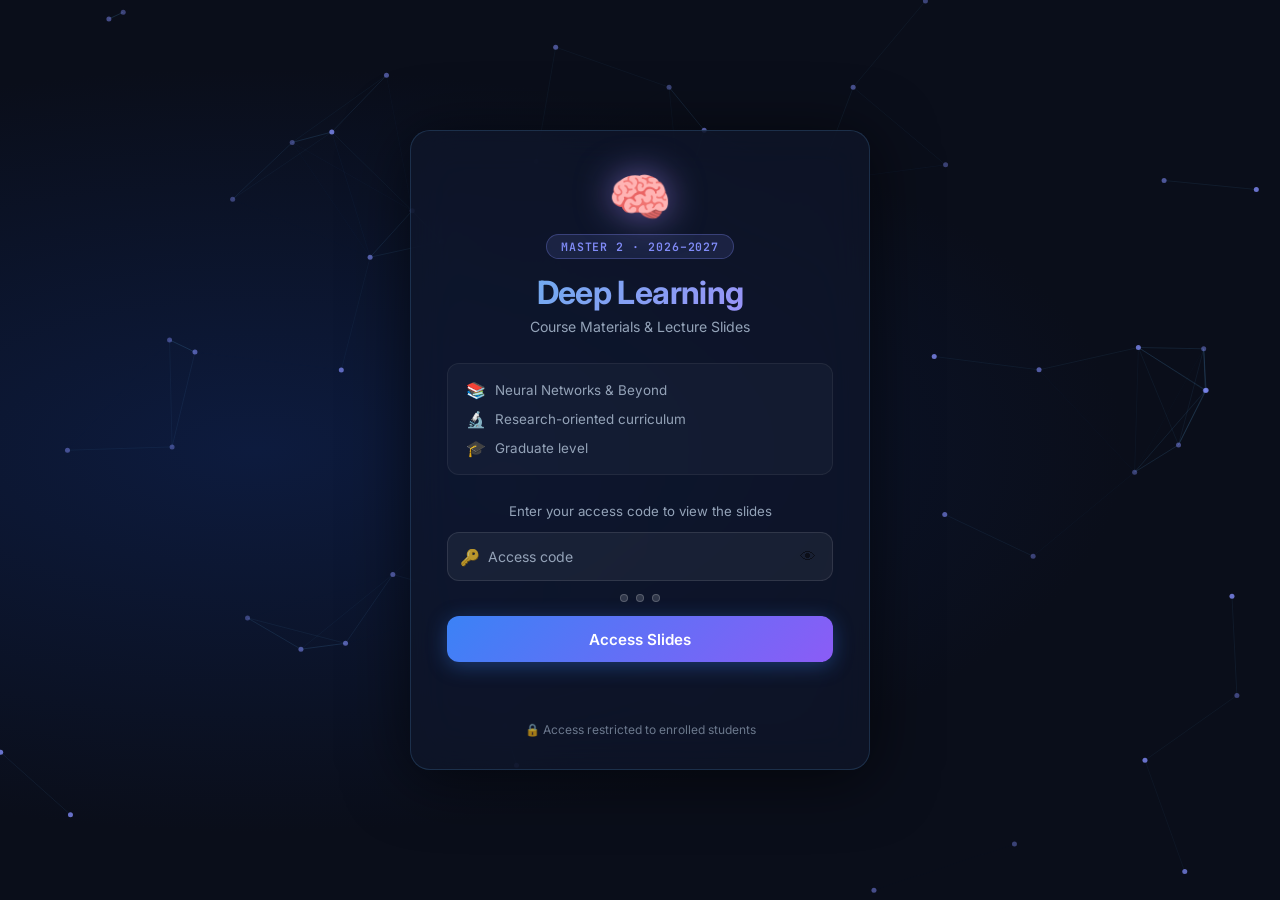
==== index.html @ 37db3495 "Create index.html" ====
<!DOCTYPE html>
<html lang="en">
<head>
  <meta charset="UTF-8" />
  <meta name="viewport" content="width=device-width, initial-scale=1.0" />
  <title>Deep Learning — Master 2</title>
  <link rel="stylesheet" href="style.css" />
  <!-- Google Fonts -->
  <link rel="preconnect" href="https://fonts.googleapis.com" />
  <link href="https://fonts.googleapis.com/css2?family=Inter:wght@300;400;600;700&family=JetBrains+Mono:wght@400;600&display=swap" rel="stylesheet" />
</head>
<body>

  <!-- Animated neural network canvas background -->
  <canvas id="neural-bg"></canvas>

  <!-- Main card -->
  <div class="login-wrapper">
    <div class="login-card" id="login-card">

      <!-- Header -->
      <div class="card-header">
        <div class="brain-icon">🧠</div>
        <div class="course-badge">Master 2 · <span id="academic-year"></span></div>
        <h1>Deep Learning</h1>
        <p class="subtitle">Course Materials &amp; Lecture Slides</p>
      </div>

      <!-- Info strip -->
      <div class="info-strip">
        <div class="info-item">
          <span class="info-icon">📚</span>
          <span>Neural Networks &amp; Beyond</span>
        </div>
        <div class="info-item">
          <span class="info-icon">🔬</span>
          <span>Research-oriented curriculum</span>
        </div>
        <div class="info-item">
          <span class="info-icon">🎓</span>
          <span>Graduate level</span>
        </div>
      </div>

      <!-- Auth form -->
      <div class="auth-section">
        <p class="auth-label">Enter your access code to view the slides</p>

        <div class="input-group" id="input-group">
          <span class="input-icon">🔑</span>
          <input
            type="password"
            id="password-input"
            placeholder="Access code"
            autocomplete="off"
            spellcheck="false"
          />
          <button id="toggle-visibility" class="toggle-btn" title="Show/hide password">👁</button>
        </div>

        <!-- Attempt indicator (dots) -->
        <div class="attempt-dots" id="attempt-dots">
          <span class="dot" id="dot-1"></span>
          <span class="dot" id="dot-2"></span>
          <span class="dot" id="dot-3"></span>
        </div>

        <button class="submit-btn" id="submit-btn" onclick="handleSubmit()">
          <span id="btn-text">Access Slides</span>
          <span id="btn-spinner" class="spinner hidden"></span>
        </button>

        <!-- Feedback message -->
        <div class="feedback" id="feedback"></div>
      </div>

      <!-- Footer -->
      <div class="card-footer">
        <span>🔒 Access restricted to enrolled students</span>
      </div>

    </div>
  </div>

  <script>
    // ─────────────────────────────────────────────────────────────────────────
    // CONFIGURATION — edit these two values to customise the course
    // ─────────────────────────────────────────────────────────────────────────

    // SHA-256 hash of the access password.
    // Default password: deeplearning2025
    // To generate a new hash: https://emn178.github.io/online-tools/sha256.html
    const PASSWORD_HASH = "b5a545b9f3e9c2d4e8f1a2b3c4d5e6f7a8b9c0d1e2f3a4b5c6d7e8f9a0b1c2d3";

    // Expiry date encoded in Base64 (obfuscated, not encrypted).
    // Decoded value: "2026-07-01"  →  btoa("2026-07-01") = "MjAyNi0wNy0wMQ=="
    // To change: run btoa("YYYY-MM-DD") in your browser console.
    const EXPIRY_B64 = "MjAyNi0wNy0wMQ==";

    // ─────────────────────────────────────────────────────────────────────────
    // ANTI-BRUTE-FORCE STATE
    // ─────────────────────────────────────────────────────────────────────────
    const MAX_ATTEMPTS = 3;
    let attempts = 0;
    let lockUntil  = 0;   // timestamp (ms) until which the form is locked
    let lockTimer  = null;

    // ─────────────────────────────────────────────────────────────────────────
    // ACADEMIC YEAR COMPUTATION
    // September or later  → current year / next year   (e.g. 2025–2026)
    // Before September    → previous year / current year (e.g. 2024–2025)
    // ─────────────────────────────────────────────────────────────────────────
    (function setAcademicYear() {
      const now   = new Date();
      const month = now.getMonth(); // 0 = January … 8 = September
      const year  = now.getFullYear();
      const label = month >= 8
        ? `${year}–${year + 1}`
        : `${year - 1}–${year}`;
      document.getElementById("academic-year").textContent = label;
    })();

    // ─────────────────────────────────────────────────────────────────────────
    // SHA-256 via Web Crypto API (native, no library needed)
    // ─────────────────────────────────────────────────────────────────────────
    async function sha256(message) {
      const msgBuffer  = new TextEncoder().encode(message);
      const hashBuffer = await crypto.subtle.digest("SHA-256", msgBuffer);
      const hashArray  = Array.from(new Uint8Array(hashBuffer));
      return hashArray.map(b => b.toString(16).padStart(2, "0")).join("");
    }

    // ─────────────────────────────────────────────────────────────────────────
    // EXPIRY CHECK
    // ─────────────────────────────────────────────────────────────────────────
    function isExpired() {
      try {
        const expiryStr  = atob(EXPIRY_B64);          // decode Base64
        const expiryDate = new Date(expiryStr + "T00:00:00");
        return new Date() >= expiryDate;
      } catch {
        return true; // if decoding fails, deny access by default
      }
    }

    // ─────────────────────────────────────────────────────────────────────────
    // LOCK MANAGEMENT — exponential back-off after MAX_ATTEMPTS failures
    // ─────────────────────────────────────────────────────────────────────────
    function applyLock(durationMs) {
      lockUntil = Date.now() + durationMs;
      const btn   = document.getElementById("submit-btn");
      const input = document.getElementById("password-input");
      btn.disabled   = true;
      input.disabled = true;

      // Countdown display
      lockTimer = setInterval(() => {
        const remaining = Math.ceil((lockUntil - Date.now()) / 1000);
        if (remaining <= 0) {
          clearInterval(lockTimer);
          btn.disabled   = false;
          input.disabled = false;
          document.getElementById("btn-text").textContent = "Access Slides";
          setFeedback("", "");
        } else {
          document.getElementById("btn-text").textContent = `Locked — ${remaining}s`;
        }
      }, 250);
    }

    // ─────────────────────────────────────────────────────────────────────────
    // FEEDBACK HELPER
    // ─────────────────────────────────────────────────────────────────────────
    function setFeedback(message, type) {
      const el = document.getElementById("feedback");
      el.textContent  = message;
      el.className    = `feedback ${type}`;
    }

    // ─────────────────────────────────────────────────────────────────────────
    // UPDATE ATTEMPT DOTS
    // ─────────────────────────────────────────────────────────────────────────
    function updateDots() {
      for (let i = 1; i <= MAX_ATTEMPTS; i++) {
        const dot = document.getElementById(`dot-${i}`);
        dot.className = i <= attempts ? "dot dot-used" : "dot";
      }
    }

    // ─────────────────────────────────────────────────────────────────────────
    // TOGGLE PASSWORD VISIBILITY
    // ─────────────────────────────────────────────────────────────────────────
    document.getElementById("toggle-visibility").addEventListener("click", () => {
      const input = document.getElementById("password-input");
      input.type  = input.type === "password" ? "text" : "password";
    });

    // Allow Enter key to submit
    document.getElementById("password-input").addEventListener("keydown", (e) => {
      if (e.key === "Enter") handleSubmit();
    });

    // ─────────────────────────────────────────────────────────────────────────
    // MAIN SUBMIT HANDLER
    // ─────────────────────────────────────────────────────────────────────────
    async function handleSubmit() {
      // Still locked?
      if (Date.now() < lockUntil) return;

      // Check expiry first
      if (isExpired()) {
        setFeedback("⏰ Access to this course has expired. Please contact your instructor.", "error");
        document.getElementById("submit-btn").disabled = true;
        document.getElementById("password-input").disabled = true;
        return;
      }

      const input    = document.getElementById("password-input");
      const password = input.value.trim();

      if (!password) {
        setFeedback("Please enter your access code.", "warning");
        input.focus();
        return;
      }

      // Show spinner
      document.getElementById("btn-text").classList.add("hidden");
      document.getElementById("btn-spinner").classList.remove("hidden");
      document.getElementById("submit-btn").disabled = true;

      // Small artificial delay to prevent timing attacks
      await new Promise(r => setTimeout(r, 400 + Math.random() * 200));

      const hash = await sha256(password);

      // Hide spinner
      document.getElementById("btn-text").classList.remove("hidden");
      document.getElementById("btn-spinner").classList.add("hidden");
      document.getElementById("submit-btn").disabled = false;

      if (hash === PASSWORD_HASH) {
        // ✅ Success
        setFeedback("✅ Access granted! Loading slides…", "success");
        document.getElementById("login-card").classList.add("card-success");
        setTimeout(() => { window.location.href = "presentation.html"; }, 800);
      } else {
        // ❌ Wrong password
        attempts++;
        updateDots();
        input.value = "";

        if (attempts >= MAX_ATTEMPTS) {
          // Exponential back-off: 8s, 16s, 32s …
          const lockDuration = Math.pow(2, attempts - MAX_ATTEMPTS + 3) * 1000;
          setFeedback(`❌ Too many failed attempts. Please wait…`, "error");
          applyLock(lockDuration);
        } else {
          const remaining = MAX_ATTEMPTS - attempts;
          setFeedback(
            `❌ Incorrect access code. ${remaining} attempt${remaining > 1 ? "s" : ""} remaining.`,
            "error"
          );
          input.focus();
          // Shake animation
          document.getElementById("input-group").classList.add("shake");
          setTimeout(() => document.getElementById("input-group").classList.remove("shake"), 500);
        }
      }
    }

    // ─────────────────────────────────────────────────────────────────────────
    // NEURAL NETWORK BACKGROUND ANIMATION
    // ─────────────────────────────────────────────────────────────────────────
    (function initNeuralBackground() {
      const canvas = document.getElementById("neural-bg");
      const ctx    = canvas.getContext("2d");

      let W, H, nodes;
      const NODE_COUNT    = 60;
      const MAX_DIST      = 160;
      const NODE_RADIUS   = 2.5;
      const PULSE_SPEED   = 0.012;

      function resize() {
        W = canvas.width  = window.innerWidth;
        H = canvas.height = window.innerHeight;
      }

      function createNodes() {
        nodes = Array.from({ length: NODE_COUNT }, () => ({
          x:   Math.random() * W,
          y:   Math.random() * H,
          vx:  (Math.random() - 0.5) * 0.4,
          vy:  (Math.random() - 0.5) * 0.4,
          phase: Math.random() * Math.PI * 2,  // for pulsing opacity
        }));
      }

      function draw() {
        ctx.clearRect(0, 0, W, H);

        // Update positions
        nodes.forEach(n => {
          n.x += n.vx;
          n.y += n.vy;
          n.phase += PULSE_SPEED;
          if (n.x < 0 || n.x > W) n.vx *= -1;
          if (n.y < 0 || n.y > H) n.vy *= -1;
        });

        // Draw edges
        for (let i = 0; i < nodes.length; i++) {
          for (let j = i + 1; j < nodes.length; j++) {
            const dx   = nodes[i].x - nodes[j].x;
            const dy   = nodes[i].y - nodes[j].y;
            const dist = Math.sqrt(dx * dx + dy * dy);
            if (dist < MAX_DIST) {
              const alpha = (1 - dist / MAX_DIST) * 0.25;
              ctx.beginPath();
              ctx.moveTo(nodes[i].x, nodes[i].y);
              ctx.lineTo(nodes[j].x, nodes[j].y);
              ctx.strokeStyle = `rgba(99, 179, 237, ${alpha})`;
              ctx.lineWidth   = 0.8;
              ctx.stroke();
            }
          }
        }

        // Draw nodes
        nodes.forEach(n => {
          const pulse = 0.5 + 0.5 * Math.sin(n.phase);
          ctx.beginPath();
          ctx.arc(n.x, n.y, NODE_RADIUS, 0, Math.PI * 2);
          ctx.fillStyle = `rgba(129, 140, 248, ${0.4 + 0.4 * pulse})`;
          ctx.fill();
        });

        requestAnimationFrame(draw);
      }

      window.addEventListener("resize", () => { resize(); createNodes(); });
      resize();
      createNodes();
      draw();
    })();
  </script>
</body>
</html>
---- style.css ----
/* ============================================================
   style.css — Deep Learning Course · Master 2
   Dark neural-network theme with glassmorphism card
   ============================================================ */

/* ── Reset & base ─────────────────────────────────────────── */
*, *::before, *::after {
  box-sizing: border-box;
  margin: 0;
  padding: 0;
}

:root {
  --bg-dark:       #0a0e1a;
  --bg-mid:        #0f1629;
  --accent-blue:   #63b3ed;
  --accent-indigo: #818cf8;
  --accent-purple: #a78bfa;
  --accent-green:  #34d399;
  --accent-red:    #f87171;
  --accent-yellow: #fbbf24;
  --text-primary:  #e2e8f0;
  --text-muted:    #94a3b8;
  --glass-bg:      rgba(15, 22, 41, 0.75);
  --glass-border:  rgba(99, 179, 237, 0.18);
  --glass-shadow:  0 8px 64px rgba(0, 0, 0, 0.6);
  --radius-lg:     20px;
  --radius-md:     12px;
  --radius-sm:     8px;
  --font-main:     'Inter', system-ui, sans-serif;
  --font-mono:     'JetBrains Mono', 'Fira Code', monospace;
  --transition:    0.25s ease;
}

html, body {
  height: 100%;
  font-family: var(--font-main);
  background: var(--bg-dark);
  color: var(--text-primary);
  overflow: hidden;
}

/* ── Neural canvas background ─────────────────────────────── */
#neural-bg {
  position: fixed;
  inset: 0;
  z-index: 0;
  background: radial-gradient(ellipse at 20% 50%, #0d1b3e 0%, var(--bg-dark) 60%),
              radial-gradient(ellipse at 80% 20%, #1a0d3e 0%, transparent 50%);
}

/* ── Layout wrapper ───────────────────────────────────────── */
.login-wrapper {
  position: relative;
  z-index: 1;
  display: flex;
  align-items: center;
  justify-content: center;
  min-height: 100vh;
  padding: 1.5rem;
}

/* ── Glassmorphism card ───────────────────────────────────── */
.login-card {
  width: 100%;
  max-width: 460px;
  background: var(--glass-bg);
  border: 1px solid var(--glass-border);
  border-radius: var(--radius-lg);
  box-shadow: var(--glass-shadow);
  backdrop-filter: blur(20px) saturate(1.4);
  -webkit-backdrop-filter: blur(20px) saturate(1.4);
  padding: 2.5rem 2.25rem 2rem;
  animation: card-in 0.6s cubic-bezier(0.22, 1, 0.36, 1) both;
  transition: box-shadow var(--transition), border-color var(--transition);
}

.login-card:hover {
  box-shadow: 0 12px 80px rgba(99, 179, 237, 0.12), var(--glass-shadow);
}

.login-card.card-success {
  border-color: rgba(52, 211, 153, 0.5);
  box-shadow: 0 0 60px rgba(52, 211, 153, 0.2), var(--glass-shadow);
}

@keyframes card-in {
  from { opacity: 0; transform: translateY(28px) scale(0.97); }
  to   { opacity: 1; transform: translateY(0)    scale(1);    }
}

/* ── Card header ──────────────────────────────────────────── */
.card-header {
  text-align: center;
  margin-bottom: 1.75rem;
}

.brain-icon {
  font-size: 3.2rem;
  line-height: 1;
  margin-bottom: 0.75rem;
  display: block;
  animation: float 3.5s ease-in-out infinite;
  filter: drop-shadow(0 0 18px rgba(167, 139, 250, 0.6));
}

@keyframes float {
  0%, 100% { transform: translateY(0);    }
  50%       { transform: translateY(-8px); }
}

.course-badge {
  display: inline-block;
  font-family: var(--font-mono);
  font-size: 0.72rem;
  font-weight: 600;
  letter-spacing: 0.08em;
  text-transform: uppercase;
  color: var(--accent-indigo);
  background: rgba(129, 140, 248, 0.12);
  border: 1px solid rgba(129, 140, 248, 0.3);
  border-radius: 999px;
  padding: 0.25rem 0.85rem;
  margin-bottom: 0.9rem;
}

.card-header h1 {
  font-size: 2rem;
  font-weight: 700;
  letter-spacing: -0.02em;
  background: linear-gradient(135deg, var(--accent-blue) 0%, var(--accent-purple) 100%);
  -webkit-background-clip: text;
  -webkit-text-fill-color: transparent;
  background-clip: text;
  margin-bottom: 0.35rem;
}

.subtitle {
  font-size: 0.88rem;
  color: var(--text-muted);
  font-weight: 400;
}

/* ── Info strip ───────────────────────────────────────────── */
.info-strip {
  display: flex;
  flex-direction: column;
  gap: 0.55rem;
  background: rgba(255, 255, 255, 0.03);
  border: 1px solid rgba(255, 255, 255, 0.06);
  border-radius: var(--radius-md);
  padding: 1rem 1.1rem;
  margin-bottom: 1.75rem;
}

.info-item {
  display: flex;
  align-items: center;
  gap: 0.6rem;
  font-size: 0.84rem;
  color: var(--text-muted);
}

.info-icon {
  font-size: 1rem;
  flex-shrink: 0;
}

/* ── Auth section ─────────────────────────────────────────── */
.auth-section {
  display: flex;
  flex-direction: column;
  gap: 0.85rem;
}

.auth-label {
  font-size: 0.83rem;
  color: var(--text-muted);
  text-align: center;
}

/* ── Input group ──────────────────────────────────────────── */
.input-group {
  display: flex;
  align-items: center;
  background: rgba(255, 255, 255, 0.05);
  border: 1px solid rgba(255, 255, 255, 0.1);
  border-radius: var(--radius-md);
  padding: 0 0.75rem;
  transition: border-color var(--transition), box-shadow var(--transition);
}

.input-group:focus-within {
  border-color: var(--accent-blue);
  box-shadow: 0 0 0 3px rgba(99, 179, 237, 0.15);
}

.input-icon {
  font-size: 1rem;
  flex-shrink: 0;
  margin-right: 0.5rem;
  opacity: 0.7;
}

.input-group input {
  flex: 1;
  background: transparent;
  border: none;
  outline: none;
  color: var(--text-primary);
  font-family: var(--font-mono);
  font-size: 0.95rem;
  padding: 0.8rem 0;
  letter-spacing: 0.05em;
}

.input-group input::placeholder {
  color: var(--text-muted);
  font-family: var(--font-main);
  letter-spacing: normal;
  font-size: 0.88rem;
}

.toggle-btn {
  background: none;
  border: none;
  cursor: pointer;
  font-size: 1rem;
  opacity: 0.5;
  padding: 0.25rem;
  transition: opacity var(--transition);
  flex-shrink: 0;
}

.toggle-btn:hover { opacity: 1; }

/* ── Attempt dots ─────────────────────────────────────────── */
.attempt-dots {
  display: flex;
  justify-content: center;
  gap: 0.5rem;
}

.dot {
  width: 8px;
  height: 8px;
  border-radius: 50%;
  background: rgba(255, 255, 255, 0.15);
  border: 1px solid rgba(255, 255, 255, 0.2);
  transition: background var(--transition), border-color var(--transition);
}

.dot-used {
  background: var(--accent-red);
  border-color: var(--accent-red);
  box-shadow: 0 0 8px rgba(248, 113, 113, 0.5);
}

/* ── Submit button ────────────────────────────────────────── */
.submit-btn {
  width: 100%;
  padding: 0.85rem;
  border: none;
  border-radius: var(--radius-md);
  background: linear-gradient(135deg, #3b82f6 0%, #8b5cf6 100%);
  color: #fff;
  font-family: var(--font-main);
  font-size: 0.95rem;
  font-weight: 600;
  cursor: pointer;
  display: flex;
  align-items: center;
  justify-content: center;
  gap: 0.5rem;
  transition: opacity var(--transition), transform var(--transition), box-shadow var(--transition);
  box-shadow: 0 4px 20px rgba(59, 130, 246, 0.35);
}

.submit-btn:hover:not(:disabled) {
  opacity: 0.92;
  transform: translateY(-1px);
  box-shadow: 0 6px 28px rgba(59, 130, 246, 0.45);
}

.submit-btn:active:not(:disabled) {
  transform: translateY(0);
}

.submit-btn:disabled {
  opacity: 0.55;
  cursor: not-allowed;
  transform: none;
}

/* ── Spinner ──────────────────────────────────────────────── */
.spinner {
  width: 16px;
  height: 16px;
  border: 2px solid rgba(255, 255, 255, 0.3);
  border-top-color: #fff;
  border-radius: 50%;
  animation: spin 0.7s linear infinite;
}

@keyframes spin {
  to { transform: rotate(360deg); }
}

.hidden { display: none !important; }

/* ── Feedback message ─────────────────────────────────────── */
.feedback {
  min-height: 1.4rem;
  font-size: 0.83rem;
  text-align: center;
  border-radius: var(--radius-sm);
  padding: 0.5rem 0.75rem;
  transition: all var(--transition);
}

.feedback:empty { padding: 0; }

.feedback.error {
  color: var(--accent-red);
  background: rgba(248, 113, 113, 0.1);
  border: 1px solid rgba(248, 113, 113, 0.25);
}

.feedback.success {
  color: var(--accent-green);
  background: rgba(52, 211, 153, 0.1);
  border: 1px solid rgba(52, 211, 153, 0.25);
}

.feedback.warning {
  color: var(--accent-yellow);
  background: rgba(251, 191, 36, 0.1);
  border: 1px solid rgba(251, 191, 36, 0.25);
}

/* ── Card footer ──────────────────────────────────────────── */
.card-footer {
  margin-top: 1.5rem;
  text-align: center;
  font-size: 0.75rem;
  color: var(--text-muted);
  opacity: 0.7;
}

/* ── Shake animation (wrong password) ────────────────────── */
@keyframes shake {
  0%, 100% { transform: translateX(0);    }
  20%       { transform: translateX(-6px); }
  40%       { transform: translateX(6px);  }
  60%       { transform: translateX(-4px); }
  80%       { transform: translateX(4px);  }
}

.shake { animation: shake 0.45s ease; }

/* ── Responsive ───────────────────────────────────────────── */
@media (max-width: 480px) {
  .login-card {
    padding: 2rem 1.5rem 1.75rem;
  }

  .card-header h1 {
    font-size: 1.7rem;
  }

  .brain-icon {
    font-size: 2.6rem;
  }
}
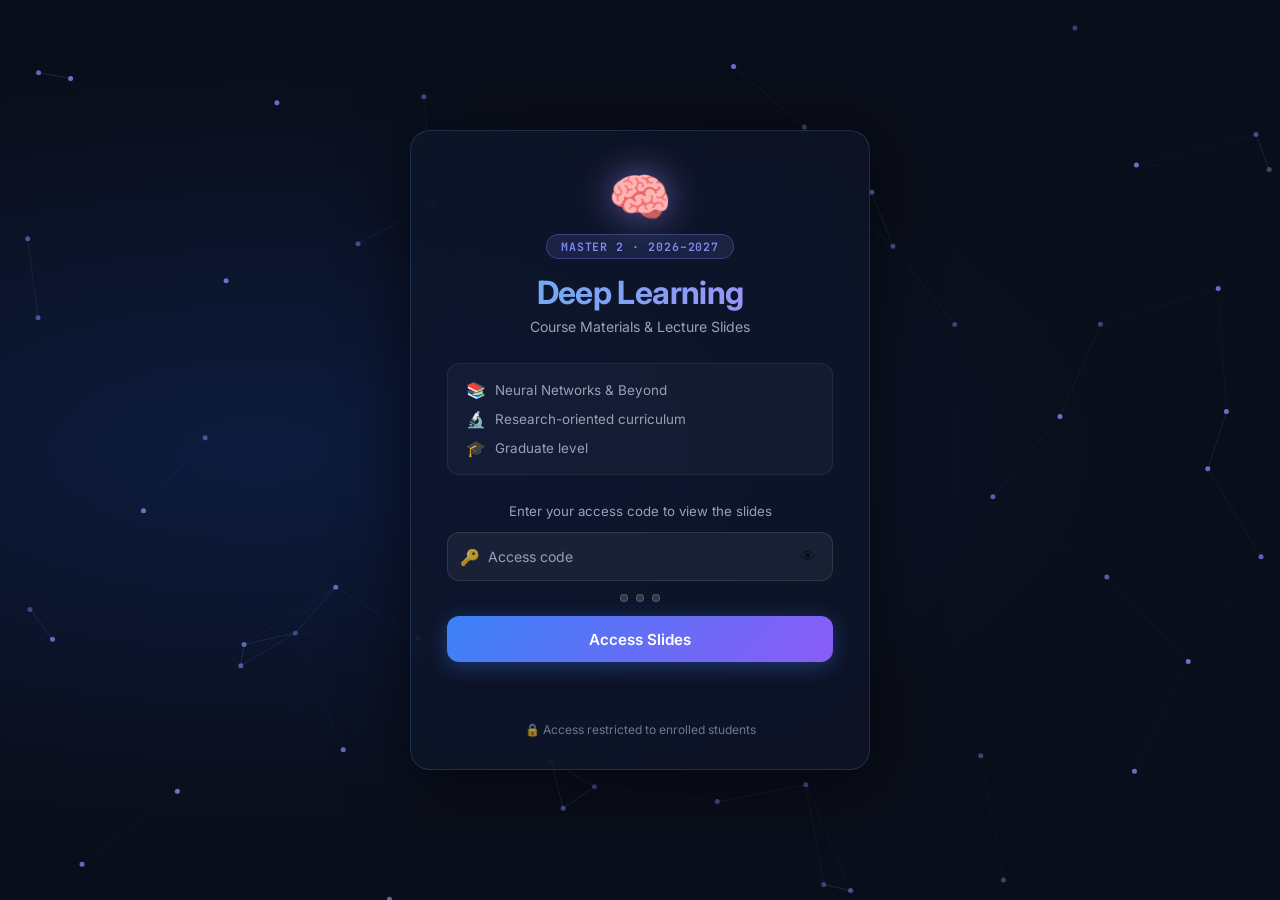
==== commit ffd1ddbc: "Update password hash and expiry date in index.html Updated the password hash and corrected the expir" ====
--- a/index.html
+++ b/index.html
@@ -4,6 +4,8 @@
   <meta charset="UTF-8" />
   <meta name="viewport" content="width=device-width, initial-scale=1.0" />
   <title>Deep Learning — Master 2</title>
+  <link rel="icon" type="image/x-icon" href="icon.png">
+
   <link rel="stylesheet" href="style.css" />
   <!-- Google Fonts -->
   <link rel="preconnect" href="https://fonts.googleapis.com" />
@@ -90,12 +92,12 @@
     // SHA-256 hash of the access password.
     // Default password: deeplearning2025
     // To generate a new hash: https://emn178.github.io/online-tools/sha256.html
-    const PASSWORD_HASH = "b5a545b9f3e9c2d4e8f1a2b3c4d5e6f7a8b9c0d1e2f3a4b5c6d7e8f9a0b1c2d3";
+    const PASSWORD_HASH = "cb4bbee11bf9cc7df5819358fa465b21aa17df946b7013f2b6a46cc016e78dad";
 
     // Expiry date encoded in Base64 (obfuscated, not encrypted).
     // Decoded value: "2026-07-01"  →  btoa("2026-07-01") = "MjAyNi0wNy0wMQ=="
     // To change: run btoa("YYYY-MM-DD") in your browser console.
-    const EXPIRY_B64 = "MjAyNi0wNy0wMQ==";
+    const EXPIRY_B64 = "MjAyNy0wNy0wMQ==";
 
     // ─────────────────────────────────────────────────────────────────────────
     // ANTI-BRUTE-FORCE STATE
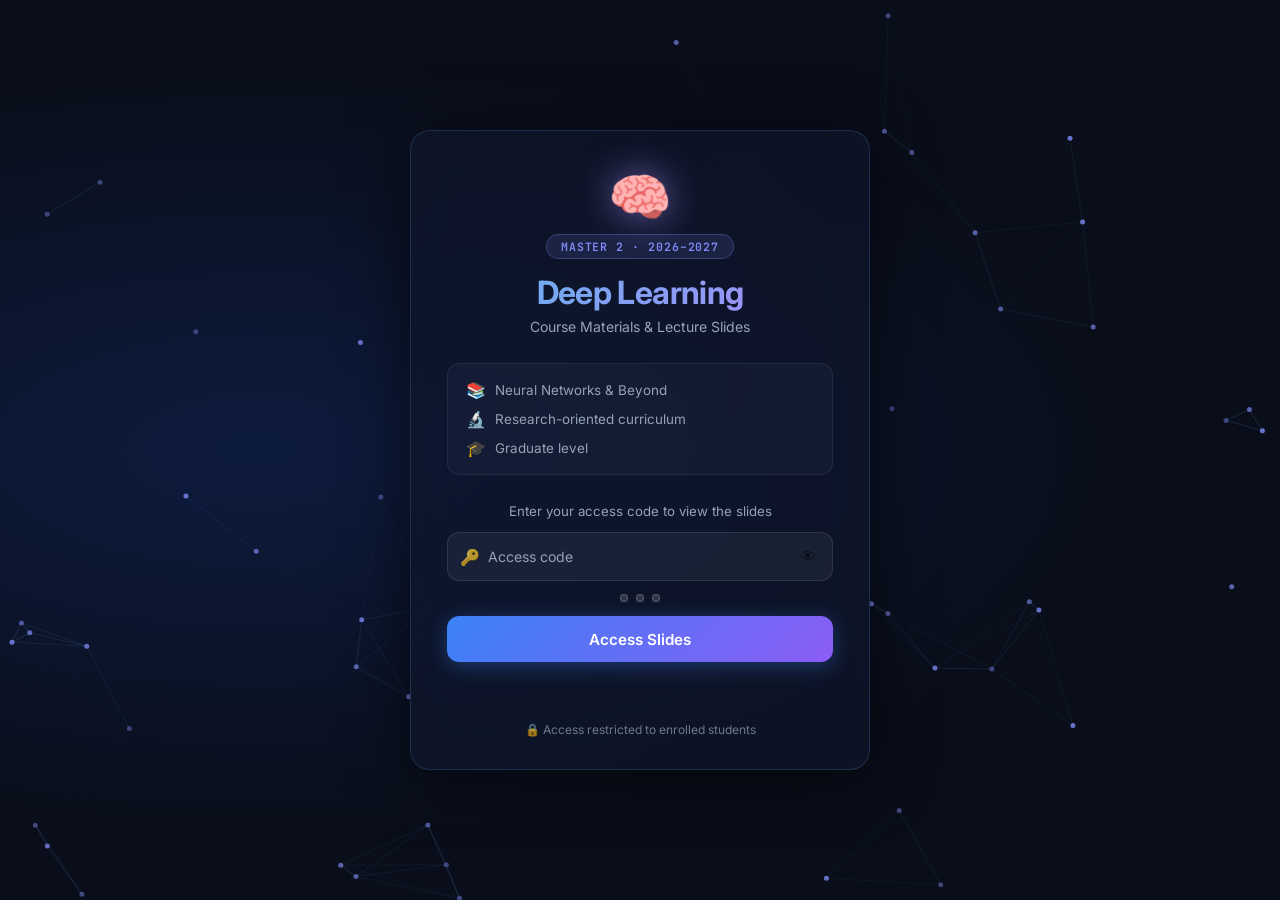
==== commit b5169e2e: "Change login success redirection and add session storage Updated successful login redirection to syl" ====
--- a/index.html
+++ b/index.html
@@ -242,10 +242,10 @@
       document.getElementById("submit-btn").disabled = false;
 
       if (hash === PASSWORD_HASH) {
-        // ✅ Success
+        sessionStorage.setItem('dl_auth', '1'); // ← indispensable
         setFeedback("✅ Access granted! Loading slides…", "success");
         document.getElementById("login-card").classList.add("card-success");
-        setTimeout(() => { window.location.href = "presentation.html"; }, 800);
+        setTimeout(() => { window.location.href = "syllabus.html"; }, 800);
       } else {
         // ❌ Wrong password
         attempts++;
